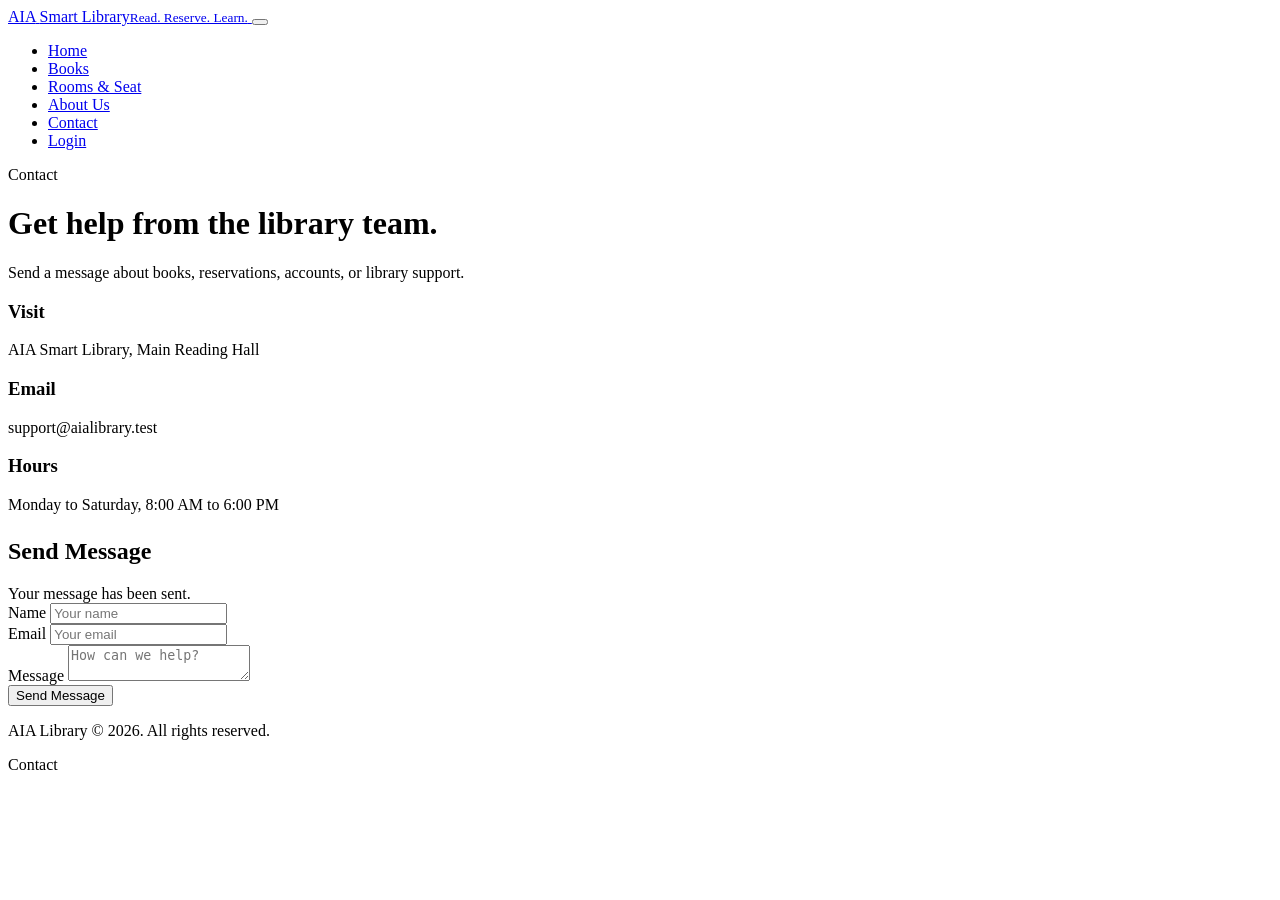
==== contact.html @ 9735ae59 "Add files via upload" ====
<!DOCTYPE html>
<html lang="en">
<head>
  <meta charset="UTF-8">
  <meta name="viewport" content="width=device-width, initial-scale=1.0">
  <title>Contact | AIA Smart Library</title>
  <link rel="stylesheet" href="css/style.css">
</head>
<body>
  <header class="site-header">
    <nav class="navbar" aria-label="Main navigation">
      <a class="brand" href="index.html">
        <span class="brand-mark">AIA</span>
        <span>Smart Library<small>Read. Reserve. Learn.</small></span>
      </a>
      <button class="nav-toggle" type="button" data-nav-toggle aria-label="Open menu" aria-expanded="false">
        <span></span><span></span><span></span>
      </button>
      <ul class="nav-links" data-nav-links>
        <li><a href="index.html">Home</a></li>
        <li><a href="Books.html">Books</a></li>
        <li><a href="rooms.html">Rooms & Seat</a></li>
        <li><a href="about.html">About Us</a></li>
        <li><a class="current" href="contact.html">Contact</a></li>
        <li><a class="login-link" href="log-in.html">Login</a></li>
      </ul>
    </nav>
  </header>

  <main class="section">
    <div class="page-title">
      <span class="eyebrow">Contact</span>
      <h1>Get help from the library team.</h1>
      <p class="muted">Send a message about books, reservations, accounts, or library support.</p>
    </div>
    <div class="info-grid">
      <article class="contact-card">
        <h3>Visit</h3>
        <p class="muted">AIA Smart Library, Main Reading Hall</p>
      </article>
      <article class="contact-card">
        <h3>Email</h3>
        <p class="muted">support@aialibrary.test</p>
      </article>
      <article class="contact-card">
        <h3>Hours</h3>
        <p class="muted">Monday to Saturday, 8:00 AM to 6:00 PM</p>
      </article>
    </div>
    <section class="catalog-panel" style="margin-top: 24px;">
      <h2>Send Message</h2>
      <form class="contact-form" data-demo-form>
        <div class="form-message">Your message has been sent.</div>
        <div class="form-grid">
          <div class="field">
            <label for="name">Name</label>
            <input id="name" required placeholder="Your name">
          </div>
          <div class="field">
            <label for="email">Email</label>
            <input id="email" type="email" required placeholder="Your email">
          </div>
        </div>
        <div class="field">
          <label for="message">Message</label>
          <textarea id="message" required placeholder="How can we help?"></textarea>
        </div>
        <button class="btn" type="submit">Send Message</button>
      </form>
    </section>
  </main>

  <footer class="site-footer">
    <div class="footer-inner">
      <p>AIA Library &copy; 2026. All rights reserved.</p>
      <p>Contact</p>
    </div>
  </footer>
  <script src="js/app.js"></script>
</body>
</html>
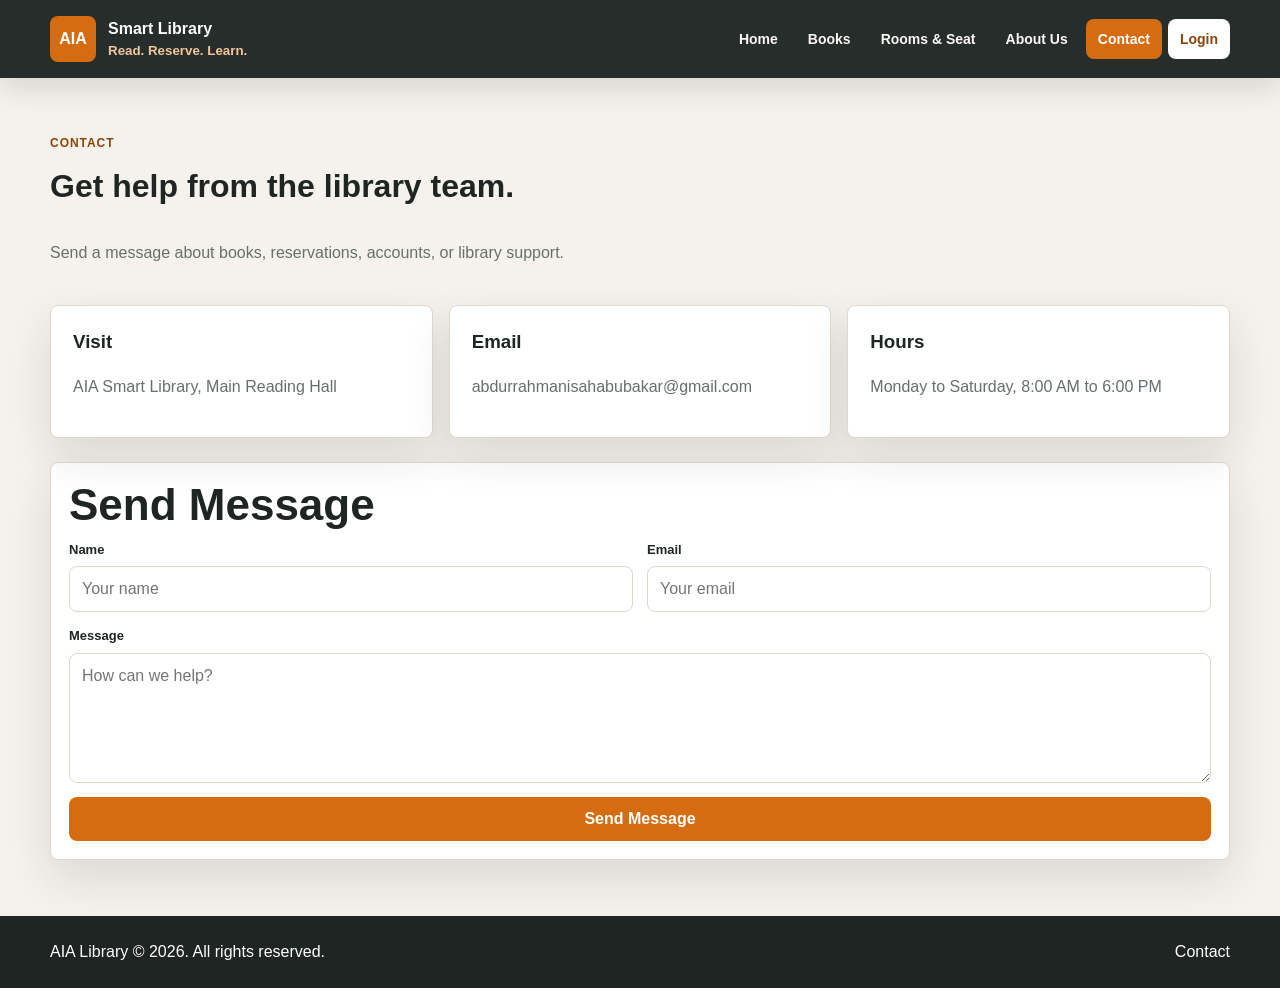
==== commit 3c621113: "Add files via upload" ====
--- a/contact.html
+++ b/contact.html
@@ -40,7 +40,7 @@
       </article>
       <article class="contact-card">
         <h3>Email</h3>
-        <p class="muted">support@aialibrary.test</p>
+        <p class="muted">abdurrahmanisahabubakar@gmail.com</p>
       </article>
       <article class="contact-card">
         <h3>Hours</h3>
--- a/css/style.css
+++ b/css/style.css
@@ -0,0 +1,618 @@
+:root {
+  --bg: #f5f2ed;
+  --panel: #ffffff;
+  --ink: #1f2522;
+  --muted: #667069;
+  --brand: #d66c12;
+  --brand-dark: #8f4307;
+  --line: #dfd8cd;
+  --success: #197a4c;
+  --warning: #a15d00;
+  --shadow: 0 18px 45px rgba(31, 37, 34, 0.12);
+}
+
+* {
+  box-sizing: border-box;
+}
+
+html {
+  scroll-behavior: smooth;
+}
+
+body {
+  margin: 0;
+  font-family: "Segoe UI", Arial, sans-serif;
+  background: var(--bg);
+  color: var(--ink);
+  line-height: 1.5;
+}
+
+body.menu-open {
+  overflow: hidden;
+}
+
+a {
+  color: inherit;
+  text-decoration: none;
+}
+
+img {
+  max-width: 100%;
+  display: block;
+}
+
+button,
+input,
+select,
+textarea {
+  font: inherit;
+}
+
+.site-header {
+  position: sticky;
+  top: 0;
+  z-index: 20;
+  background: rgba(31, 37, 34, 0.96);
+  color: #fff;
+  box-shadow: 0 10px 30px rgba(0, 0, 0, 0.12);
+}
+
+.navbar {
+  width: min(1180px, calc(100% - 32px));
+  margin: 0 auto;
+  min-height: 78px;
+  display: flex;
+  align-items: center;
+  justify-content: space-between;
+  gap: 24px;
+}
+
+.brand {
+  display: flex;
+  align-items: center;
+  gap: 12px;
+  font-weight: 800;
+  letter-spacing: 0;
+}
+
+.brand-mark {
+  display: grid;
+  place-items: center;
+  width: 46px;
+  height: 46px;
+  border-radius: 8px;
+  background: var(--brand);
+  color: #fff;
+}
+
+.brand small {
+  display: block;
+  color: #f2c69e;
+  font-weight: 600;
+}
+
+.nav-toggle {
+  display: none;
+  width: 44px;
+  height: 44px;
+  border: 1px solid rgba(255, 255, 255, 0.22);
+  border-radius: 8px;
+  background: transparent;
+  color: #fff;
+  cursor: pointer;
+}
+
+.nav-toggle span {
+  display: block;
+  width: 20px;
+  height: 2px;
+  margin: 4px auto;
+  background: currentColor;
+}
+
+.nav-links {
+  list-style: none;
+  display: flex;
+  align-items: center;
+  gap: 6px;
+  margin: 0;
+  padding: 0;
+}
+
+.nav-links a {
+  display: inline-flex;
+  align-items: center;
+  min-height: 40px;
+  padding: 8px 12px;
+  border-radius: 8px;
+  color: #f9f7f3;
+  font-weight: 650;
+  font-size: 14px;
+}
+
+.nav-links a:hover,
+.nav-links a.current {
+  background: var(--brand);
+  color: #fff;
+}
+
+.nav-links .login-link {
+  background: #fff;
+  color: var(--brand-dark);
+}
+
+.section {
+  width: min(1180px, calc(100% - 32px));
+  margin: 0 auto;
+  padding: 56px 0;
+}
+
+.hero {
+  min-height: calc(100vh - 78px);
+  display: grid;
+  align-items: end;
+  background:
+    linear-gradient(90deg, rgba(18, 22, 20, 0.78), rgba(18, 22, 20, 0.28)),
+    url("../img/img9.jpg") center/cover;
+  color: #fff;
+}
+
+.hero-inner {
+  width: min(1180px, calc(100% - 32px));
+  margin: 0 auto;
+  padding: 88px 0 72px;
+}
+
+.hero h1 {
+  max-width: 760px;
+  margin: 0 0 18px;
+  font-size: clamp(30px, 5vw, 56px);
+  line-height: 1;
+  letter-spacing: 0;
+}
+
+.hero p {
+  max-width: 680px;
+  margin: 0 0 28px;
+  color: #f5eee4;
+  font-size: clamp(16px, 1.8vw, 19px);
+}
+
+.hero-actions,
+.actions {
+  display: flex;
+  flex-wrap: wrap;
+  gap: 12px;
+}
+
+.btn,
+.icon-btn {
+  border: 0;
+  border-radius: 8px;
+  min-height: 44px;
+  display: inline-flex;
+  align-items: center;
+  justify-content: center;
+  gap: 8px;
+  padding: 10px 16px;
+  background: var(--brand);
+  color: #fff;
+  font-weight: 800;
+  cursor: pointer;
+}
+
+.btn:hover,
+.icon-btn:hover {
+  background: var(--brand-dark);
+}
+
+.btn.secondary {
+  background: #fff;
+  color: var(--brand-dark);
+}
+
+.btn.ghost {
+  background: transparent;
+  color: var(--ink);
+  border: 1px solid var(--line);
+}
+
+.page-title {
+  display: grid;
+  gap: 10px;
+  margin-bottom: 24px;
+}
+
+.eyebrow {
+  color: var(--brand-dark);
+  font-weight: 900;
+  text-transform: uppercase;
+  letter-spacing: 0.08em;
+  font-size: 12px;
+}
+
+h1,
+h2,
+h3,
+p {
+  margin-top: 0;
+}
+
+h2 {
+  font-size: clamp(28px, 4vw, 44px);
+  line-height: 1.1;
+  margin-bottom: 10px;
+}
+
+.muted {
+  color: var(--muted);
+}
+
+.stats-grid,
+.feature-grid,
+.room-grid,
+.info-grid {
+  display: grid;
+  grid-template-columns: repeat(3, 1fr);
+  gap: 16px;
+}
+
+.stat,
+.feature,
+.room-card,
+.contact-card,
+.auth-card,
+.catalog-panel,
+.empty-state {
+  background: var(--panel);
+  border: 1px solid var(--line);
+  border-radius: 8px;
+  box-shadow: var(--shadow);
+}
+
+.stat,
+.feature,
+.contact-card {
+  padding: 22px;
+}
+
+.stat strong {
+  display: block;
+  font-size: 32px;
+  color: var(--brand-dark);
+}
+
+.catalog-shell {
+  display: grid;
+  gap: 20px;
+}
+
+.catalog-panel {
+  padding: 18px;
+}
+
+.search-row {
+  display: grid;
+  grid-template-columns: 1fr 180px;
+  gap: 12px;
+}
+
+.field {
+  display: grid;
+  gap: 7px;
+}
+
+.field label {
+  font-weight: 800;
+  font-size: 13px;
+}
+
+.field input,
+.field select,
+.field textarea {
+  width: 100%;
+  border: 1px solid var(--line);
+  border-radius: 8px;
+  min-height: 46px;
+  padding: 10px 12px;
+  background: #fff;
+  color: var(--ink);
+}
+
+.field textarea {
+  min-height: 130px;
+  resize: vertical;
+}
+
+.chip-row {
+  display: flex;
+  flex-wrap: wrap;
+  gap: 8px;
+  margin-top: 14px;
+}
+
+.chip {
+  border: 1px solid var(--line);
+  background: #fff;
+  color: var(--ink);
+  border-radius: 999px;
+  padding: 8px 12px;
+  font-weight: 800;
+  cursor: pointer;
+}
+
+.chip.active,
+.chip:hover {
+  background: var(--ink);
+  color: #fff;
+}
+
+.toolbar {
+  display: flex;
+  justify-content: space-between;
+  gap: 12px;
+  align-items: center;
+}
+
+.book-grid {
+  display: grid;
+  grid-template-columns: repeat(5, minmax(0, 1fr));
+  gap: 18px;
+}
+
+.book-card {
+  background: var(--panel);
+  border: 1px solid var(--line);
+  border-radius: 8px;
+  overflow: hidden;
+  display: grid;
+  min-width: 0;
+  box-shadow: 0 10px 28px rgba(31, 37, 34, 0.08);
+}
+
+.book-cover {
+  position: relative;
+  aspect-ratio: 3 / 4;
+  background: #d9d0c4;
+  overflow: hidden;
+}
+
+.book-cover img {
+  width: 100%;
+  height: 100%;
+  object-fit: cover;
+}
+
+.status {
+  position: absolute;
+  top: 10px;
+  left: 10px;
+  padding: 6px 9px;
+  border-radius: 999px;
+  background: var(--success);
+  color: #fff;
+  font-size: 12px;
+  font-weight: 900;
+}
+
+.status.borrowed {
+  background: var(--warning);
+}
+
+.save-btn {
+  position: absolute;
+  top: 10px;
+  right: 10px;
+  width: 38px;
+  height: 38px;
+  border-radius: 999px;
+  border: 0;
+  background: rgba(255, 255, 255, 0.92);
+  color: var(--brand-dark);
+  cursor: pointer;
+  font-size: 18px;
+}
+
+.save-btn.saved {
+  background: var(--brand);
+  color: #fff;
+}
+
+.book-body {
+  padding: 14px;
+  display: grid;
+  gap: 8px;
+}
+
+.book-body h3 {
+  font-size: 17px;
+  line-height: 1.2;
+  margin-bottom: 0;
+}
+
+.meta {
+  color: var(--muted);
+  font-size: 13px;
+}
+
+.book-actions {
+  display: grid;
+  grid-template-columns: 1fr 44px;
+  gap: 8px;
+  margin-top: 4px;
+}
+
+.icon-btn {
+  padding: 0;
+}
+
+.empty-state {
+  padding: 28px;
+  text-align: center;
+}
+
+.room-card {
+  padding: 18px;
+  display: grid;
+  gap: 12px;
+}
+
+.room-top {
+  display: flex;
+  justify-content: space-between;
+  gap: 12px;
+  align-items: start;
+}
+
+.badge {
+  display: inline-flex;
+  align-items: center;
+  justify-content: center;
+  min-height: 28px;
+  border-radius: 999px;
+  padding: 4px 10px;
+  font-size: 12px;
+  font-weight: 900;
+  background: #e6f3ec;
+  color: var(--success);
+}
+
+.badge.busy {
+  background: #fff2dc;
+  color: var(--warning);
+}
+
+.form-grid {
+  display: grid;
+  grid-template-columns: 1fr 1fr;
+  gap: 14px;
+}
+
+.auth-wrap {
+  min-height: calc(100vh - 150px);
+  display: grid;
+  place-items: center;
+  padding: 50px 16px;
+}
+
+.auth-card {
+  width: min(440px, 100%);
+  padding: 28px;
+}
+
+.auth-card form,
+.contact-form {
+  display: grid;
+  gap: 14px;
+}
+
+.form-message {
+  display: none;
+  padding: 12px;
+  border-radius: 8px;
+  background: #e6f3ec;
+  color: var(--success);
+  font-weight: 800;
+}
+
+.form-message.show {
+  display: block;
+}
+
+.site-footer {
+  background: var(--ink);
+  color: #fff;
+  padding: 24px 0;
+}
+
+.footer-inner {
+  width: min(1180px, calc(100% - 32px));
+  margin: 0 auto;
+  display: flex;
+  justify-content: space-between;
+  gap: 16px;
+  flex-wrap: wrap;
+}
+
+.footer-inner p {
+  margin: 0;
+}
+
+@media (max-width: 1040px) {
+  .book-grid {
+    grid-template-columns: repeat(4, minmax(0, 1fr));
+  }
+}
+
+@media (max-width: 860px) {
+  .nav-toggle {
+    display: block;
+  }
+
+  .nav-links {
+    position: fixed;
+    inset: 78px 0 auto 0;
+    display: none;
+    flex-direction: column;
+    align-items: stretch;
+    padding: 16px;
+    background: var(--ink);
+    border-top: 1px solid rgba(255, 255, 255, 0.12);
+  }
+
+  .nav-links.open {
+    display: flex;
+  }
+
+  .nav-links a {
+    width: 100%;
+  }
+
+  .book-grid,
+  .stats-grid,
+  .feature-grid,
+  .room-grid,
+  .info-grid {
+    grid-template-columns: repeat(2, minmax(0, 1fr));
+  }
+
+  .search-row,
+  .form-grid {
+    grid-template-columns: 1fr;
+  }
+}
+
+@media (max-width: 560px) {
+  .navbar,
+  .section,
+  .hero-inner,
+  .footer-inner {
+    width: min(100% - 24px, 1180px);
+  }
+
+  .hero {
+    min-height: 620px;
+  }
+
+  .book-grid,
+  .stats-grid,
+  .feature-grid,
+  .room-grid,
+  .info-grid {
+    grid-template-columns: 1fr;
+  }
+
+  .toolbar {
+    align-items: stretch;
+    flex-direction: column;
+  }
+
+  .hero-actions,
+  .actions {
+    flex-direction: column;
+  }
+
+  .btn {
+    width: 100%;
+  }
+}
